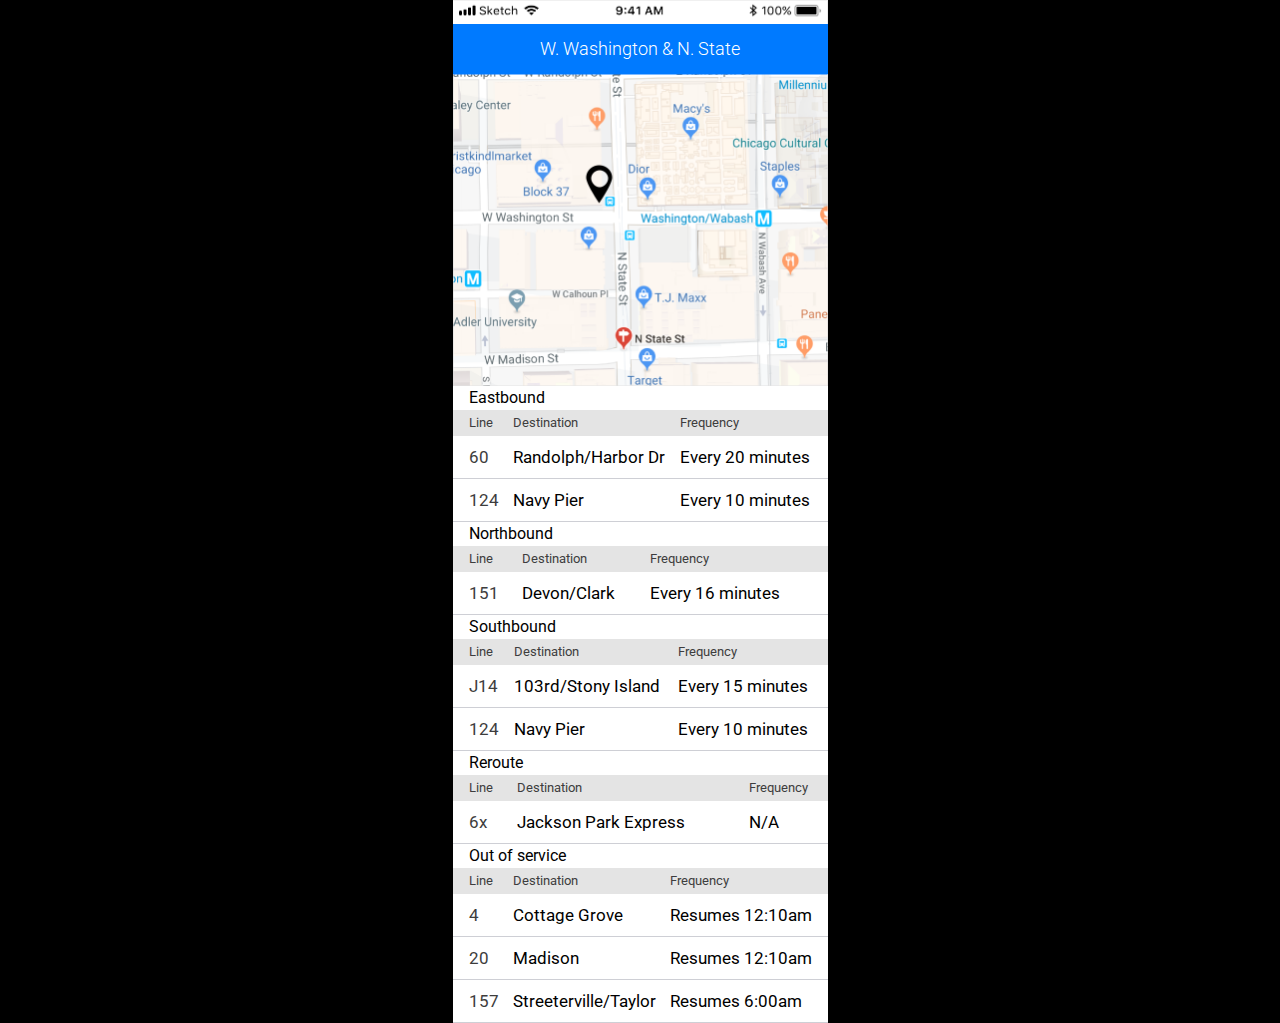
==== index.html @ c39e26bc "revisions" ====
<!DOCTYPE html> 
<html>
	<head>
		<title>Busy Bus</title>
		<link rel="stylesheet" type="text/css" href="style/reset.css">
		<link href="https://fonts.googleapis.com/css?family=Roboto:300,400" rel="stylesheet">
		<link rel="stylesheet" type="text/css" href="style/style.css">
		
	</head>
	<body>
		<div class="main">	
			<img src="Infobar.png" alt="information bar">
			<h1>W. Washington &amp; N. State</h1>
			<img src="map.png" alt="map">
			
			<h3>	Eastbound</h3>
			
			<table class="Routes">
				
				<tr class="headings">
					<th class="number">Line</th>
					<th>Destination</th>
					<th>Frequency</th>
				</tr>
				
				<tr class="content">
					<td class="number">60</td>
					<td class="dest">Randolph/Harbor Dr</td>
					<td class="freq">Every 20 minutes</td>
				</tr>
				
				<tr class="content">
					<td class="number">124</td>
					<td class="dest">Navy Pier</td>
					<td class="freq">Every 10 minutes</td>
				</tr>
			
			</table>
			
			<h3>Northbound</h3>
			
			<table class="Routes">
				
				<tr class="headings">
					<th class="number">Line</th>
					<th>Destination</th>
					<th>Frequency</th>
				</tr>
				
				<tr class="content">
					<td class="number">151</td>
					<td class="dest">Devon/Clark</td>
					<td class="freq">Every 16 minutes</td>
				</tr>
			
			</table>
			
			<h3>Southbound</h3>
			
			<table class="Routes">
				
				<tr class="headings">
					<th class="number">Line</th>
					<th>Destination</th>
					<th>Frequency</th>
				</tr>
				
				<tr class="content">
					<td class="number">J14</td>
					<td class="dest">103rd/Stony Island</td>
					<td class="freq">Every 15 minutes</td>
				</tr>
				
				<tr class="content">
					<td class="number">124</td>
					<td class="dest">Navy Pier</td>
					<td class="freq">Every 10 minutes</td>
				</tr>
			
			</table>
			
			<h3>Reroute</h3>
			
			<table class="Routes">
				
				<tr class="headings">
					<th class="number">Line</th>
					<th>Destination</th>
					<th>Frequency</th>
				</tr>
				
				<tr class="content">
					<td class="number">6x</td>
					<td class="dest">Jackson Park Express</td>
					<td class="freq">N/A</td>
				</tr>
			
			</table>
			
			<h3>Out of service</h3>
			
			<table class="Routes">
				
				<tr class="headings">
					<th class="number">Line</th>
					<th>Destination</th>
					<th>Frequency</th>
				</tr>
				
				<tr class="content">
					<td class="number">4</td>
					<td class="dest">Cottage Grove</td>
					<td class="freq">Resumes 12:10am</td>
				</tr>
				
				<tr class="content">
					<td class="number">20</td>
					<td class="dest">Madison</td>
					<td class="freq">Resumes 12:10am</td>
				</tr>
				
				<tr class="content">
					<td class="number">157</td>
					<td class="dest">Streeterville/Taylor</td>
					<td class="freq">Resumes 6:00am</td>
				</tr>
			
			</table>
		</div>	
	</body>
</html>
---- style/style.css ----
/** Busy Bus CSS **/

/** Overall Body Edits **/

body {
	
	background-color: black;
	color: black;
	font-family: 'Roboto', sans-serif;
	line-height: 1.5em;
	margin: 0px auto;
	max-width: 375px;
}

h1 {
	background-color: #007AFF;
	color: #FFF;
	font-size: 1.15em;
	font-weight: 300;
	margin-bottom: 0px;
	padding-top: 37px;
	padding-bottom: 13px;
	text-align: center;
}

h3 {
	margin-left: 16px;
}

.main {
	background-color: #FFF;
}

img {
	display: block;
	float: left;
	font-size: 0px;
	width: 375px;
}


/** Table  **/

table {
  	border-collapse: collapse;
  	text-align: left;
  	vertical-align: top;
  	width: 375px;
}

th {
	background-color: #E4E4E4;
	color: #3D3D3D;
	font-size: .8em;
	padding: 1px 0px 1px 14px;
} 

td {
  	border-bottom: 1px solid #cecfd5;
  	font-size: 1.05em;
  	padding: 9px 0px 9px 14px;
}

tfoot tr:last-child td {
 	border-bottom: 0;
}

.freq {
    padding-right: 16px;
}

.number {
	color: #3D3D3D;
	padding-left: 16px;
}
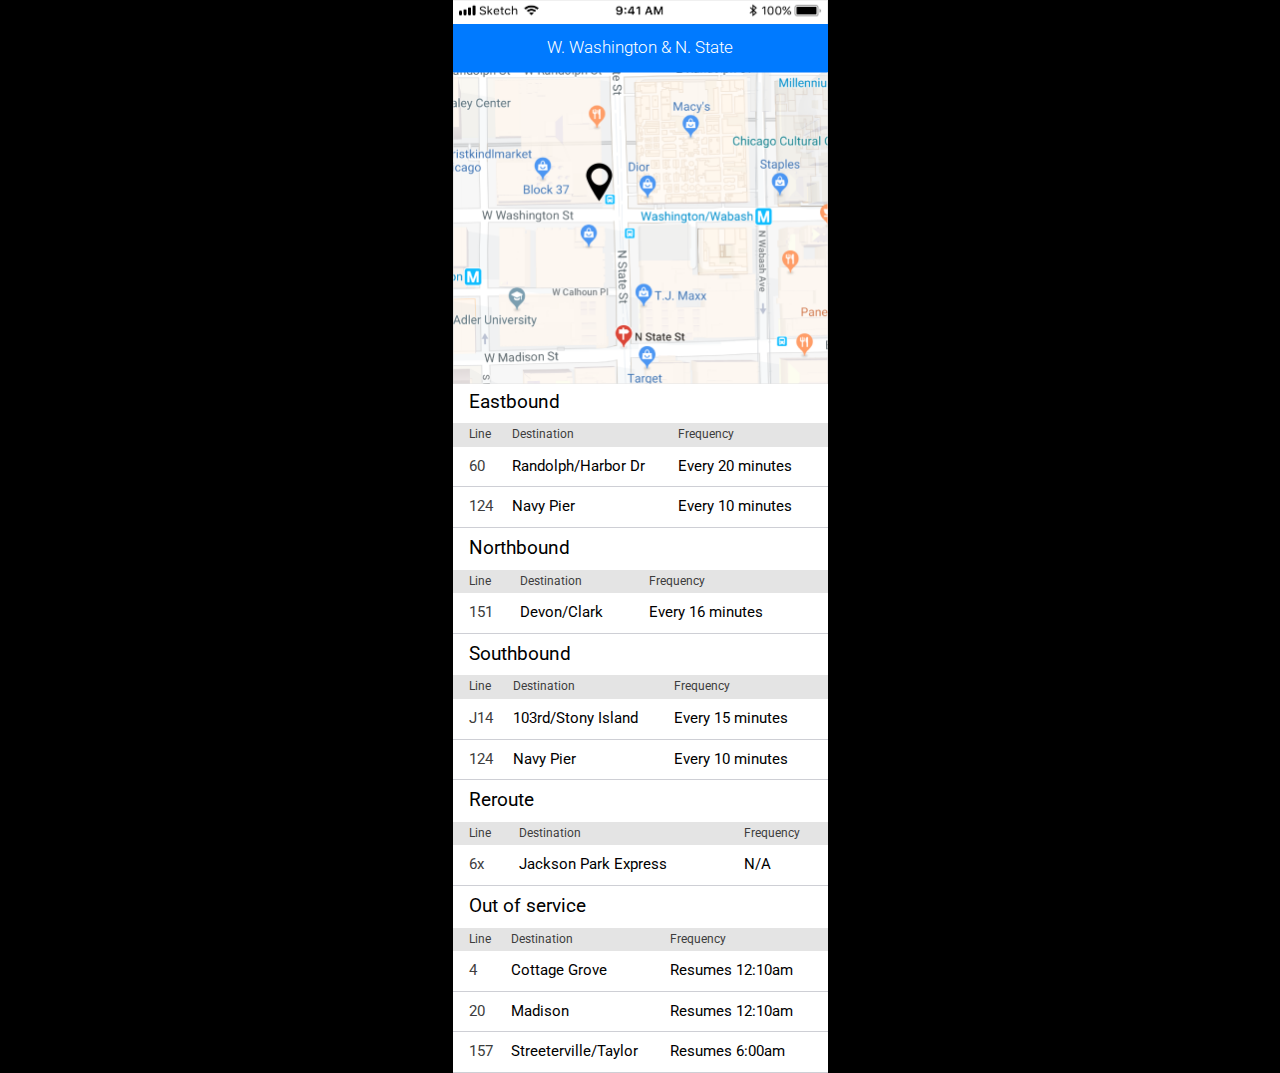
==== commit 168ee232: "revisions 2" ====
--- a/index.html
+++ b/index.html
@@ -13,7 +13,7 @@
 			<h1>W. Washington &amp; N. State</h1>
 			<img src="map.png" alt="map">
 			
-			<h3>	Eastbound</h3>
+			<h3 id="east">Eastbound</h3>
 			
 			<table class="Routes">
 				
--- a/style/style.css
+++ b/style/style.css
@@ -7,6 +7,7 @@
 	background-color: black;
 	color: black;
 	font-family: 'Roboto', sans-serif;
+	font-size: .9em;
 	line-height: 1.5em;
 	margin: 0px auto;
 	max-width: 375px;
@@ -23,8 +24,13 @@
 	text-align: center;
 }
 
+#east {
+	padding-top: 320px;
+}
+
 h3 {
-	margin-left: 16px;
+	padding: 10px 0px 10px 16px;
+	font-size: 1.3em;
 }
 
 .main {
